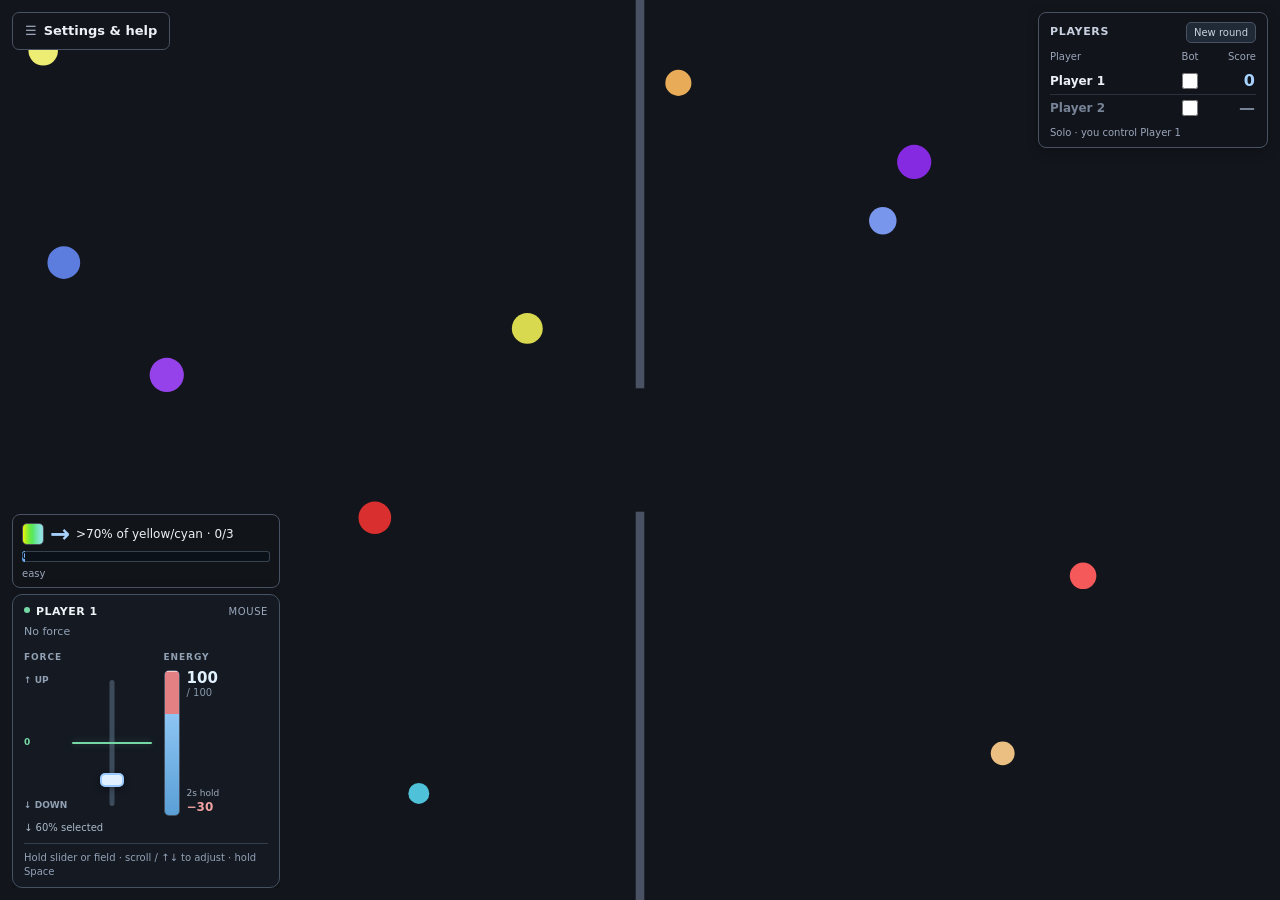
==== index.html @ 64fab9ae "settings help: name the two bot characters Co-authored-by: arena-agent <297053741+arena-agent@users." ====
<!DOCTYPE html>
<html lang="en">
<head>
<meta charset="utf-8">
<meta name="viewport" content="width=device-width, initial-scale=1">
<title>Entropy Balls Hole</title>
<link rel="stylesheet" href="game.css">
</head>
<body>
<div id="app">
	<canvas id="canv"></canvas>
</div>
<div class="player-hud">
	<section class="score-panel" aria-label="Players">
		<div class="score-header">
			<h2>Players</h2>
			<button id="score-restart" class="score-restart" type="button" title="Reset scores and restart the field">New round</button>
		</div>
		<table id="score-table" class="score-table" aria-label="Completed quests and bot controls">
			<thead><tr><th scope="col">Player</th><th scope="col">Bot</th><th scope="col">Score</th></tr></thead>
			<tbody id="score-rows"></tbody>
		</table>
		<div id="score-mode" class="score-mode" aria-live="polite"></div>
	</section>
	<ul id="task-list" class="quest-list" aria-live="polite"></ul>
</div>
<div class="preview-overlays">
	<div id="quest-goal" class="quest-goal" hidden aria-live="polite"></div>
	<aside id="quest-panel" class="quest-panel" hidden aria-live="polite">
		<div class="quest-panel-swatch"></div>
		<div class="quest-panel-title" data-field="title"></div>
		<div class="quest-panel-detail" data-field="detail"></div>
		<div class="quest-panel-dots" data-field="dots"></div>
	</aside>
</div>
<div id="force-panels" class="force-panels" aria-label="Player force controls"></div>
<div id="drawer-backdrop" class="drawer-backdrop" hidden></div>
<details id="settings-panel" class="draw-options" aria-label="Settings">
	<summary id="drawer-toggle">Settings &amp; help</summary>
	<div class="drawer-content">
		<section class="game-status" aria-label="Game status and controls">
			<p id="game-status-state" role="status" aria-live="polite"></p>
			<div class="game-status-controls">
				<p id="game-status-player-0"><strong>Player 1: </strong><span id="game-status-control-0"></span></p>
				<p id="game-status-player-1" hidden><strong>Player 2: </strong><span id="game-status-control-1"></span></p>
			</div>
		</section>
		<fieldset>
			<legend>Game settings</legend>
			<p class="settings-intro">Sizes and speeds are shares of the field, so a small screen plays like a large one.</p>
			<div class="draw-options-group">
				<span class="draw-options-heading">Wall cues · before hit</span>
				<label><input id="draw-predicted-position" type="checkbox" checked> Predicted position</label>
				<label><input id="draw-trajectory-lines" type="checkbox" checked> Trajectory lines</label>
			</div>
			<div class="draw-options-group">
				<span class="draw-options-heading">Wall cues · after hit</span>
				<label><input id="draw-slow-fade-hit-spot" type="checkbox"> Slow fade hit spot</label>
			</div>
			<div class="draw-options-group">
				<span class="draw-options-heading">Hole</span>
				<label class="settings-range-label" for="settings-hole-size"><span>Hole size</span><output id="settings-hole-size-value" for="settings-hole-size">11.5 %</output></label>
				<input id="settings-hole-size" type="range" min="60" max="240" step="1" value="115">
				<label class="settings-range-label" for="settings-hole-speed"><span>Max hole speed</span><output id="settings-hole-speed-value" for="settings-hole-speed">71 %/s</output></label>
				<input id="settings-hole-speed" type="range" min="200" max="1400" step="10" value="710">
				<label><input id="settings-friction" type="checkbox"> Friction force</label>
				<span class="settings-note">Faster movement meets more resistance.</span>
			</div>
			<div class="draw-options-group">
				<span class="draw-options-heading">Energy</span>
				<label class="settings-range-label" for="settings-energy-cost"><span>Spend per second</span><output id="settings-energy-cost-value" for="settings-energy-cost">25/s</output></label>
				<input id="settings-energy-cost" type="range" min="5" max="80" step="1" value="25">
				<label class="settings-range-label" for="settings-energy-store"><span>Storage</span><output id="settings-energy-store-value" for="settings-energy-store">100</output></label>
				<input id="settings-energy-store" type="range" min="25" max="300" step="5" value="100">
				<span class="settings-note">Recharge is a tenth of the storage per second.</span>
			</div>
			<div class="draw-options-group">
				<span class="draw-options-heading">Balls</span>
				<label class="settings-range-label" for="settings-balls"><span>Ball count limit</span><output id="settings-balls-value" for="settings-balls">24</output></label>
				<input id="settings-balls" type="range" min="6" max="36" step="1" value="24">
				<label class="settings-range-label" for="settings-ball-speed"><span>Average ball speed</span><output id="settings-ball-speed-value" for="settings-ball-speed">18 %/s</output></label>
				<input id="settings-ball-speed" type="range" min="50" max="350" step="5" value="180">
				<label class="settings-range-label" for="settings-ball-size"><span>Ball size</span><output id="settings-ball-size-value" for="settings-ball-size">1.4 %</output></label>
				<input id="settings-ball-size" type="range" min="6" max="26" step="1" value="14">
				<label><input id="settings-ball-varied" type="checkbox" checked> Random sizes</label>
				<label><input id="settings-collisions" type="checkbox" checked> Ball collisions</label>
				<span class="settings-note">Changes apply to the live field. New balls arrive gradually.</span>
			</div>
			<div class="draw-options-group">
				<span class="draw-options-heading">Second player</span>
				<label><input id="settings-humans" type="checkbox"> Enable player 2</label>
				<span class="settings-note">Use the Bot checkboxes in the player table to automate either player. Each bot draws a character: Profit plays for its own completions, Denier closes the crossings the opponent needs. Two humans: Player 1 uses mouse, touch and wheel; Player 2 uses ↑↓ and holds →.</span>
			</div>
			<div class="draw-options-group settings-url" id="settings-url-wrap" hidden>
				<label for="settings-url">Copy settings URL</label>
				<input id="settings-url" type="text" readonly>
			</div>
			<div class="draw-options-group preview-mode" id="preview-mode">
				<span class="draw-options-heading">Quest target color</span>
				<label><input type="radio" name="preview-mode" value="mean"> A ball of the average color</label>
				<label><input type="radio" name="preview-mode" value="range"> A few balls across the range</label>
				<label><input type="radio" name="preview-mode" value="smooth" checked> A smooth palette rectangle</label>
			</div>
		</fieldset>
	</div>
</details>
<script src="color.js"></script>
<script src="simulation.js"></script>
<script src="canvas.js"></script>
<script src="players.js"></script>
<script src="force.js"></script>
<script src="bot.js"></script>
<script src="input.js"></script>
<script src="forcepanel.js"></script>
<script src="settings.js"></script>
<script src="tasks.js"></script>
<script src="taskcost.js"></script>
<script src="scoreboard.js"></script>
<script src="quest.js"></script>
<script src="goalview.js"></script>
<script src="preview.js"></script>
<script src="status.js"></script>
<script src="drawer.js"></script>
<script src="main.js"></script>
</body>
</html>
---- game.css ----
/* owns: game field and HUD presentation
   edit for: drawer, player columns, score, quests and control styles */

html, body { margin: 0; height: 100%; overflow: hidden; background: #12151b; }
#app { position: fixed; inset: 0; }
.game-status { padding: 12px; color: #c9d1e0; font: 12px/1.4 system-ui, sans-serif; }
.game-status p { margin: 0; }
.game-status-controls { display: grid; gap: 7px; margin-top: 8px; }
.game-status strong { color: #edf0f6; }
/* the field is the screen: no frame, no gutter, and the divider is the only drawn boundary */
canvas { display: block; width: 100%; height: 100%; touch-action: none; }
.draw-options {
	position: fixed;
	top: 12px;
	left: 12px;
	z-index: 4;
	width: min(280px, calc(100vw - 24px));
	color: #edf0f6;
	font: 13px/1.35 system-ui, sans-serif;
}
.draw-options summary {
	width: fit-content;
	padding: 9px 12px;
	border: 1px solid #495263;
	border-radius: 7px;
	background: #12151b;
	font-weight: 600;
	list-style: none;
	cursor: pointer;
}
.draw-options summary::-webkit-details-marker { display: none; }
.draw-options summary::before { content: '☰'; margin-right: 7px; color: #9ba6ba; }
.draw-options[open] summary::before { content: '×'; }
.draw-options summary:focus-visible { outline: 2px solid #83b8ff; outline-offset: 2px; }
.drawer-content {
	max-height: calc(100dvh - 76px);
	overflow-y: auto;
	overscroll-behavior: contain;
	margin-top: 6px;
	border: 1px solid #495263;
	border-radius: 8px;
	background: #12151b;
	box-shadow: 0 3px 12px rgba(0, 0, 0, 0.25);
}
.drawer-backdrop { position: fixed; inset: 0; z-index: 3; background: rgba(0, 0, 0, 0.4); }
.drawer-backdrop[hidden] { display: none; }
.draw-options fieldset { min-width: 0; margin: 0; padding: 8px 12px 12px; border: 0; }
.draw-options legend { padding: 0 4px; color: #c9d1e0; }
.draw-options-group { display: grid; gap: 6px; }
.draw-options-group + .draw-options-group {
	margin-top: 9px;
	padding-top: 8px;
	border-top: 1px solid rgba(73, 82, 99, 0.75);
}
.draw-options-heading {
	color: #9ba6ba;
	font-size: 11px;
	font-weight: 600;
	letter-spacing: 0.05em;
	text-transform: uppercase;
}
.draw-options label { display: flex; align-items: center; gap: 7px; cursor: pointer; }
.draw-options input { margin: 0; accent-color: #83b8ff; }
.preview-mode { margin-top: 9px; }
.preview-mode label {
	grid-template-columns: 16px 1fr 34px;
	align-items: center;
}
/* one target, three shapes: an option must look like what it draws, not like a styled swatch */
.target {
	display: inline-flex;
	align-items: center;
	justify-content: center;
	gap: 1px;
	box-sizing: border-box;
	overflow: hidden;
	flex: none;
}
.target i {
	display: block;
	flex: none;
	border-radius: 50%;
	box-shadow: inset 0 0 0 1px rgba(0, 0, 0, 0.28);
}
.target-smooth i { width: 100%; height: 100%; border-radius: 0; box-shadow: none; }
.target-empty { background: transparent; }
.preview-mode .preview-sample {
	width: 34px;
	height: 22px;
	border-radius: 4px;
	border: 1px solid rgba(237, 240, 246, 0.25);
}
.preview-mode .target-mean i { width: 16px; height: 16px; }
.preview-mode .target-range i { width: 5px; height: 5px; }
.player-hud {
	position: fixed;
	top: 12px;
	right: 12px;
	z-index: 1;
	width: 230px;
	color: #edf0f6;
	font: 13px/1.35 system-ui, sans-serif;
}
.score-panel {
	padding: 9px 11px 8px;
	border: 1px solid #495263;
	border-radius: 8px;
	background: rgba(18, 21, 27, 0.94);
	box-shadow: 0 3px 12px rgba(0, 0, 0, 0.25);
}
.score-header { display: flex; align-items: center; justify-content: space-between; gap: 8px; }
.score-header h2 { margin: 0; color: #c9d1e0; font-size: 11px; letter-spacing: 0.06em; text-transform: uppercase; }
.score-restart {
	padding: 3px 7px;
	border: 1px solid #495263;
	border-radius: 5px;
	background: #202936;
	color: #c9d1e0;
	font: 10px/1.3 system-ui, sans-serif;
	cursor: pointer;
}
.score-restart:hover { border-color: #83b8ff; color: #edf0f6; }
.score-restart:focus-visible, .score-bot:focus-visible { outline: 2px solid #83b8ff; outline-offset: 2px; }
.score-table { width: 100%; margin-top: 5px; border-collapse: collapse; font-size: 12px; }
.score-table thead th { padding: 2px 0 4px; color: #9ba6ba; font-size: 10px; font-weight: 500; }
.score-table th:first-child { text-align: left; }
.score-table th:nth-child(2), .score-table td:nth-child(2) { width: 38px; text-align: center; }
.score-table th:last-child, .score-table td:last-child { width: 44px; text-align: right; }
.score-row th { padding: 5px 0; font-weight: 600; }
.score-row + .score-row { border-top: 1px solid rgba(73, 82, 99, 0.45); }
.score-row[data-active="false"] th, .score-row[data-active="false"] .score-value { color: #778397; }
.score-bot { width: 16px; height: 16px; margin: 0; vertical-align: middle; accent-color: #83b8ff; cursor: pointer; }
.score-value { color: #a8d3ff; font-size: 16px; font-weight: 700; font-variant-numeric: tabular-nums; }
.score-mode { margin-top: 5px; color: #9ba6ba; font-size: 10px; }
/* a bot's character sits beside the name in both places that name a player, so the icon and its tint
   are the same badge in the score table and the force column */
.char-badge {
	display: inline-flex;
	align-items: center;
	gap: 3px;
	padding: 0 6px;
	border: 1px solid currentColor;
	border-radius: 999px;
	color: #9ba6ba;
	font-size: 10px;
	font-weight: 600;
	line-height: 1.6;
	letter-spacing: 0.02em;
	white-space: nowrap;
}
.char-badge[hidden] { display: none; }
.char-badge[data-char="profit"] { color: #f0c05a; }
.char-badge[data-char="denier"] { color: #ef8074; }
.score-row .char-badge { margin-left: 5px; padding: 0 4px; vertical-align: middle; }
.quest-list {
	margin: 8px 0 0;
	padding: 0;
	list-style: none;
}
/* cards live in their player's column; this list is only the mount point before that column exists */
.quest-list:empty { display: none; }
.quest {
	display: grid;
	gap: 5px;
	box-sizing: border-box;
	padding: 7px 9px 6px;
	border: 1px solid #495263;
	border-radius: 8px;
	background: rgba(18, 21, 27, 0.92);
	box-shadow: 0 3px 12px rgba(0, 0, 0, 0.25);
	cursor: pointer;
	touch-action: none;
	user-select: none;
}
.quest-head { display: grid; grid-template-columns: 22px 20px minmax(0, 1fr); gap: 6px; align-items: center; }
.quest-arrow { color: #a8d3ff; font: 700 24px/1 system-ui, sans-serif; text-align: center; }
.quest + .quest { margin-top: 6px; }
.quest:focus-visible { outline: 2px solid #83b8ff; outline-offset: 2px; }
.quest[hidden] { display: none; }
.quest:active { border-color: #83b8ff; }
.quest-swatch {
	width: 22px;
	height: 22px;
	border-radius: 5px;
	border: 1px solid rgba(237, 240, 246, 0.25);
}
.quest-swatch.target-mean i { width: 16px; height: 16px; }
.quest-swatch.target-range i { width: 4px; height: 4px; }
.quest-text { min-width: 0; white-space: nowrap; overflow: hidden; text-overflow: ellipsis; font-variant-numeric: tabular-nums; }
.quest-bar {
	position: relative;
	display: block;
	height: 11px;
	overflow: hidden;
	border-radius: 3px;
	background: #0b1119;
	box-shadow: inset 0 0 0 1px #37424f;
}
.quest-bar-fill {
	display: block;
	box-sizing: border-box;
	width: 0;
	height: 100%;
	background: linear-gradient(90deg, #4f8fce, #83b8ff);
	color: #0b1119;
	font: 700 8px/11px system-ui, sans-serif;
	font-style: normal;
	text-align: right;
	padding-right: 3px;
	font-variant-numeric: tabular-nums;
	white-space: nowrap;
	overflow: hidden;
	transition: width 0.18s linear;
}
.quest[data-done="true"] .quest-bar-fill { background: linear-gradient(90deg, #4faf7f, #75d9a6); }
.quest-meta { color: #9ba6ba; font-size: 10px; white-space: nowrap; overflow: hidden; text-overflow: ellipsis; }
.quest-panel {
	position: fixed;
	left: 50%;
	bottom: 64px;
	transform: translateX(-50%);
	z-index: 2;
	box-sizing: border-box;
	width: min(236px, calc(100vw - 24px));
	max-height: calc(100dvh - 140px);
	overflow-y: auto;
	padding: 10px 12px 12px;
	border: 1px solid #495263;
	border-radius: 8px;
	background: rgba(18, 21, 27, 0.96);
	color: #edf0f6;
	font: 13px/1.35 system-ui, sans-serif;
}
.quest-panel[hidden] { display: none; }
.quest-panel-swatch {
	display: flex;
	align-items: center;
	justify-content: center;
	gap: 2px;
	height: 54px;
	border-radius: 6px;
	border: 1px solid rgba(237, 240, 246, 0.25);
	overflow: hidden;
}
.quest-panel-swatch.target-mean i { width: 34px; height: 34px; }
.quest-panel-swatch.target-range i { width: 10px; height: 10px; }
.quest-panel-swatch.target-smooth i { width: 100%; height: 100%; border-radius: 0; box-shadow: none; }
.quest-goal {
	position: fixed;
	left: 50%;
	bottom: 12px;
	transform: translateX(-50%);
	z-index: 2;
	box-sizing: border-box;
	width: max-content;
	max-width: min(480px, calc(100vw - 24px));
	padding: 6px 10px;
	border: 1px solid #495263;
	border-radius: 8px;
	background: rgba(18, 21, 27, 0.92);
	box-shadow: 0 3px 12px rgba(0, 0, 0, 0.25);
	color: #edf0f6;
	font: 12px/1.35 system-ui, sans-serif;
}
.quest-goal[hidden] { display: none; }
.quest-panel-title { margin-top: 8px; font-weight: 600; }
.quest-panel-detail { margin-top: 3px; color: #9ba6ba; font-size: 11px; }
.quest-panel-dots { display: flex; flex-wrap: wrap; gap: 3px; margin-top: 7px; }
.quest-panel-dots i {
	width: 9px;
	height: 9px;
	border-radius: 50%;
	border: 1px solid rgba(237, 240, 246, 0.35);
}
.quest-panel-dots i.on { background: #83b8ff; border-color: #83b8ff; }
.force-panels {
	position: fixed;
	inset: 0;
	z-index: 1;
	pointer-events: none;
	color: #edf0f6;
	font: 12px/1.35 system-ui, sans-serif;
}
.force-pair {
	position: absolute;
	bottom: 12px;
	display: grid;
	gap: 6px;
	width: min(268px, calc((100vw - 64px) / 2));
	max-height: calc(100dvh - 190px);
	overflow-y: auto;
	overscroll-behavior: contain;
	pointer-events: auto;
}
.force-pair[data-player="0"] { left: 12px; }
.force-pair[data-player="1"] { right: 12px; }
.force-pair .quest { width: 100%; box-shadow: none; }
.force-pair .quest + .quest { margin-top: 0; }
.force-panel {
	box-sizing: border-box;
	flex: 0 0 auto;
	width: 100%;
	min-width: 0;
	padding: 10px 11px 9px;
	border: 1px solid #445263;
	border-radius: 10px;
	background: rgba(20, 26, 35, 0.96);
	box-shadow: 0 6px 20px rgba(0, 0, 0, 0.3);
}
.force-panel-header { display: flex; flex-wrap: wrap; align-items: center; justify-content: space-between; gap: 6px; }
.force-meta { display: inline-flex; align-items: center; gap: 6px; }
.force-player { color: #eef3f8; font-size: 11px; font-weight: 700; letter-spacing: 0.04em; text-transform: uppercase; }
.force-player::before {
	content: '';
	display: inline-block;
	width: 6px;
	height: 6px;
	margin: 0 6px 2px 0;
	border-radius: 50%;
	background: #75d9a6;
}
/* the marker carries the control channel, so two players read as two colours, not two identical cards */
.force-panel[data-channel="keys"] .force-player::before { background: #f3c567; }
.force-kind { color: #9caabd; font-size: 10px; text-transform: uppercase; letter-spacing: 0.06em; }
.force-status { margin-top: 5px; color: #93a3b7; font-size: 11px; font-variant-numeric: tabular-nums; }
.force-status[data-active="true"] { color: #a8d3ff; }
.force-panel-body { display: grid; grid-template-columns: minmax(76px, 1fr) minmax(57px, 0.8fr); gap: 9px; margin-top: 12px; }
.force-column-title { margin-bottom: 6px; color: #91a0b2; font-size: 9px; font-weight: 700; letter-spacing: 0.1em; text-transform: uppercase; }
.force-scale { display: flex; align-items: stretch; gap: 2px; height: 146px; }
.force-scale-labels {
	display: flex;
	flex: 0 0 35px;
	flex-direction: column;
	justify-content: space-between;
	box-sizing: border-box;
	padding: 4px 0;
	color: #91a0b2;
	font-size: 9px;
	font-weight: 700;
	white-space: nowrap;
}
.force-zero-label { color: #75d9a6; }
.force-slider-shell { position: relative; flex: 1; min-width: 32px; height: 100%; border-radius: 6px; }
.force-slider-shell:focus-within { outline: 2px solid #83b8ff; outline-offset: 2px; }
.force-slider-rail { position: absolute; inset: 10px 0; pointer-events: none; }
.force-slider-rail::before {
	content: '';
	position: absolute;
	top: 0;
	bottom: 0;
	left: 50%;
	width: 5px;
	transform: translateX(-50%);
	border-radius: 4px;
	background: #3c4a5a;
}
.force-slider-rail::after {
	content: '';
	position: absolute;
	top: 50%;
	left: 3px;
	right: 3px;
	height: 2px;
	transform: translateY(-50%);
	border-radius: 2px;
	background: #75d9a6;
	box-shadow: 0 0 7px rgba(117, 217, 166, 0.3);
}
.force-slider-thumb {
	position: absolute;
	left: 50%;
	z-index: 1;
	box-sizing: border-box;
	width: 24px;
	height: 14px;
	transform: translate(-50%, -50%);
	border: 2px solid #9acaff;
	border-radius: 5px;
	background: #e1f0ff;
	box-shadow: 0 2px 6px rgba(0, 0, 0, 0.4);
}
.force-slider {
	position: absolute;
	inset: 0;
	width: 100%;
	height: 100%;
	margin: 0;
	opacity: 0;
	writing-mode: vertical-lr;
	direction: ltr;
	touch-action: none;
	cursor: ns-resize;
}
.force-slider:disabled { cursor: default; }
/* a keyboard-owned slider still takes focus so its keys reach the window, but the pointer is player 1's */
.force-slider-keys { cursor: default; pointer-events: none; }
.force-selected { margin-top: 5px; color: #aab9c9; font-size: 10px; font-variant-numeric: tabular-nums; white-space: nowrap; }
.force-energy-body { display: flex; align-items: stretch; gap: 7px; height: 146px; }
.force-meter {
	position: relative;
	box-sizing: border-box;
	flex: 0 0 16px;
	height: 100%;
	overflow: hidden;
	border: 1px solid #445263;
	border-radius: 5px;
	background: #0b1119;
}
.force-meter-fill, .force-meter-use { position: absolute; right: 0; bottom: 0; left: 0; display: block; }
.force-meter-fill { background: linear-gradient(#a3d5ff, #599fd6); }
.force-meter-use { background: #e28083; box-shadow: inset 0 1px rgba(255, 222, 216, 0.8); }
.force-energy-numbers { display: flex; min-width: 0; flex-direction: column; align-items: flex-start; font-variant-numeric: tabular-nums; }
.force-energy-number { color: #e2f2ff; font-size: 15px; font-weight: 700; line-height: 1.1; }
.force-energy-capacity { color: #8697aa; font-size: 10px; }
.force-cost-label { margin-top: auto; color: #9eacbc; font-size: 9px; white-space: nowrap; }
.force-cost { color: #f0a1a1; font-size: 12px; font-weight: 700; }
.force-help { margin-top: 9px; padding-top: 7px; border-top: 1px solid #34404d; color: #93a3b7; font-size: 10px; line-height: 1.35; }
.settings-note { margin: -1px 0 0 20px; color: #9ba6ba; font-size: 11px; }
.settings-intro { margin: 0 0 8px; color: #9ba6ba; font-size: 11px; line-height: 1.35; }
.settings-range-label { justify-content: space-between; gap: 10px; }
.settings-range-label output { color: #a8d3ff; font-variant-numeric: tabular-nums; white-space: nowrap; }
.draw-options input[type="range"] { width: 100%; min-height: 20px; cursor: pointer; }
.settings-url { display: grid; gap: 4px; color: #9ba6ba; font-size: 11px; }
.settings-url[hidden] { display: none; }
.settings-url input { box-sizing: border-box; width: 100%; color: #edf0f6; background: #202936; border: 1px solid #495263; border-radius: 3px; }
.preview-overlays { display: contents; }
@media (min-width: 1400px) and (min-height: 650px) {
	body:has(#settings-panel[open]) .force-pair[data-player="0"] { left: 304px; }
}
@media (max-width: 700px) {
	.draw-options { top: 8px; left: 8px; font-size: 12px; }
	.draw-options summary { padding: 7px 9px; font-size: 11px; }
	.player-hud { top: 8px; right: 8px; width: 170px; font-size: 11px; }
	.score-panel { padding: 6px 9px; }
	.score-mode { font-size: 9px; }
	.force-pair { bottom: 8px; max-height: calc(100dvh - 182px); gap: 4px; }
	.force-pair[data-player="0"] { left: 8px; }
	.force-pair[data-player="1"] { right: 8px; }
	.force-panel { padding: 7px; font-size: 11px; }
	.force-panel-body { grid-template-columns: minmax(28px, 1fr) minmax(45px, 1fr); gap: 5px; }
	.force-scale-labels { display: none; }
	.force-slider-shell { min-width: 28px; }
	.force-energy-body { gap: 4px; }
	.force-meter { flex-basis: 13px; }
	.force-energy-number { font-size: 15px; }
	.force-selected { font-size: 9px; white-space: normal; }
	.force-player { font-size: 10px; letter-spacing: 0; }
	.force-kind { font-size: 9px; }
	.char-badge { padding: 0 4px; font-size: 9px; }
	.force-help { display: none; }
	.quest { padding: 6px; }
	.quest-text { white-space: normal; overflow-wrap: anywhere; }
	.quest-head { grid-template-columns: 18px 18px minmax(0, 1fr); gap: 4px; }
	.quest-swatch { width: 18px; height: 18px; }
	.quest-meta { font-size: 9px; }
}
@media (max-height: 600px) {
	.quest-meta { display: none; }
	.quest { padding: 5px 8px; gap: 3px; }
	.quest-swatch { width: 20px; height: 20px; }
	.quest-head { grid-template-columns: 20px 18px minmax(0, 1fr); }
	.quest-arrow { font-size: 21px; }
	.score-panel { padding: 6px 9px; }
	.score-table { margin-top: 2px; }
	.score-row th { padding: 3px 0; }
	.score-mode { margin-top: 3px; }
	.force-panel { padding-top: 7px; padding-bottom: 7px; }
	.force-status { margin-top: 2px; }
	.force-panel-body { margin-top: 5px; }
	.force-column-title { margin-bottom: 3px; }
	.force-scale, .force-energy-body { height: 72px; }
	.force-selected { margin-top: 3px; }
	.force-help {
		position: absolute;
		width: 1px;
		height: 1px;
		margin: -1px;
		padding: 0;
		overflow: hidden;
		border: 0;
		clip-path: inset(50%);
		white-space: nowrap;
	}
	.force-panel::after { content: attr(data-hint); display: block; margin-top: 3px; color: #93a3b7; font-size: 9px; }
}
@media (max-height: 450px) {
	.quest-bar { height: 9px; }
	.quest-head { grid-template-columns: 18px 16px minmax(0, 1fr); }
	.quest-arrow { font-size: 19px; }
}
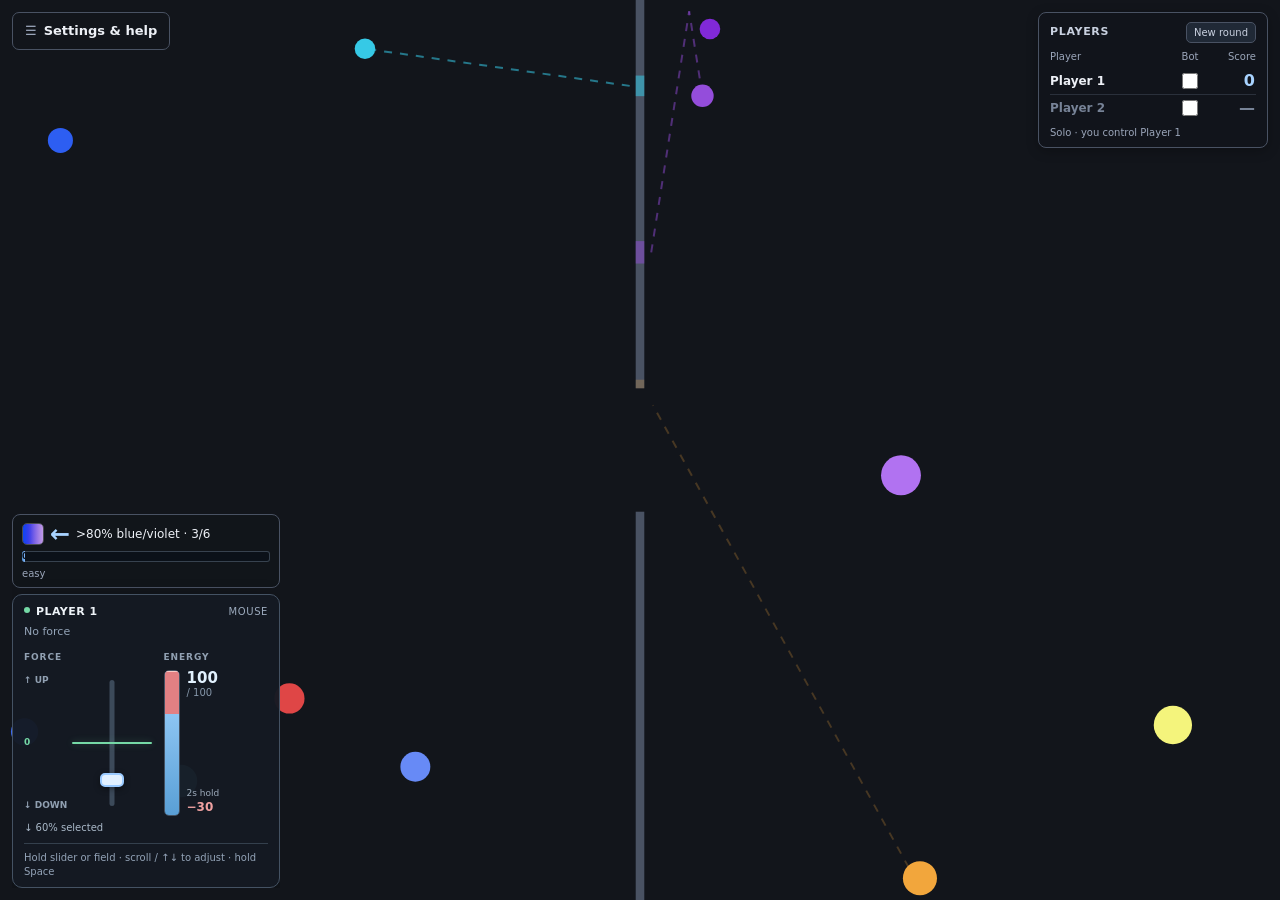
==== commit c89e14b2: "" ====
--- a/index.html
+++ b/index.html
@@ -52,6 +52,7 @@
 				<span class="draw-options-heading">Wall cues · before hit</span>
 				<label><input id="draw-predicted-position" type="checkbox" checked> Predicted position</label>
 				<label><input id="draw-trajectory-lines" type="checkbox" checked> Trajectory lines</label>
+				<span class="settings-note">A line through the hole is a ball that will pass. Lines brighten as the ball gets near: a long flight can still be knocked off course.</span>
 			</div>
 			<div class="draw-options-group">
 				<span class="draw-options-heading">Wall cues · after hit</span>
@@ -106,6 +107,7 @@
 </details>
 <script src="color.js"></script>
 <script src="simulation.js"></script>
+<script src="trajectory.js"></script>
 <script src="canvas.js"></script>
 <script src="players.js"></script>
 <script src="force.js"></script>
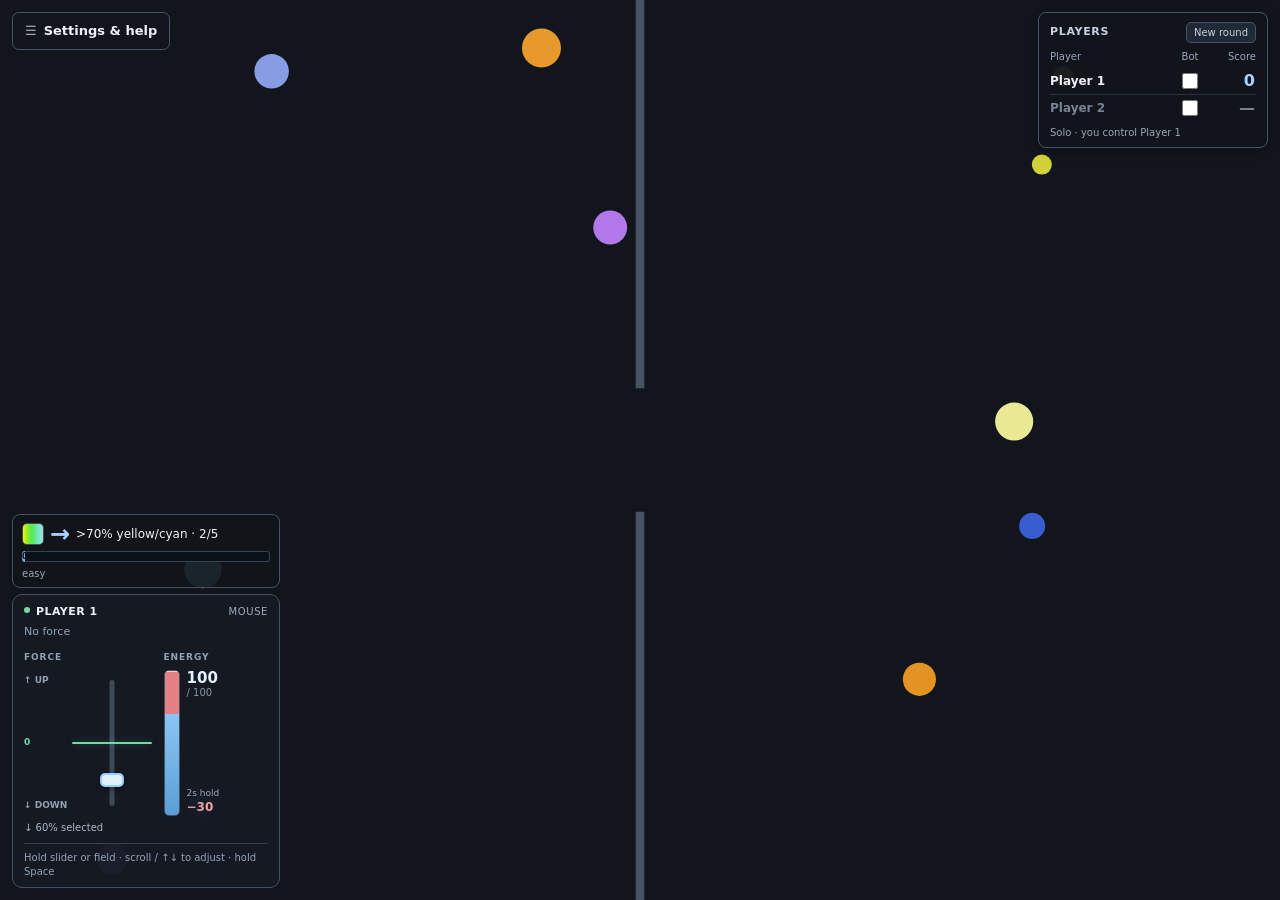
==== commit 9147b8fe: "" ====
--- a/index.html
+++ b/index.html
@@ -52,7 +52,9 @@
 				<span class="draw-options-heading">Wall cues · before hit</span>
 				<label><input id="draw-predicted-position" type="checkbox" checked> Predicted position</label>
 				<label><input id="draw-trajectory-lines" type="checkbox" checked> Trajectory lines</label>
-				<span class="settings-note">A line through the hole is a ball that will pass. Lines brighten as the ball gets near: a long flight can still be knocked off course.</span>
+				<label><input id="draw-pass-lines" type="checkbox"> Draw trajectories that cross hole</label>
+				<label><input id="draw-prototype-dash" type="checkbox" checked> Dash movement like prototype</label>
+				<span class="settings-note">Lines brighten as the ball gets near: a long flight can still be knocked off course. Dashes move with the ball like the prototype; uncheck to pin them to the field.</span>
 			</div>
 			<div class="draw-options-group">
 				<span class="draw-options-heading">Wall cues · after hit</span>
@@ -83,15 +85,18 @@
 				<input id="settings-ball-speed" type="range" min="50" max="350" step="5" value="180">
 				<label class="settings-range-label" for="settings-ball-size"><span>Ball size</span><output id="settings-ball-size-value" for="settings-ball-size">1.4 %</output></label>
 				<input id="settings-ball-size" type="range" min="6" max="26" step="1" value="14">
+				<label class="settings-range-label" for="settings-generation"><span>Ball generation at limit 24</span><output id="settings-generation-value" for="settings-generation">100/min</output></label>
+				<input id="settings-generation" type="range" min="0" max="300" step="5" value="100">
 				<label><input id="settings-ball-varied" type="checkbox" checked> Random sizes</label>
 				<label><input id="settings-collisions" type="checkbox" checked> Ball collisions</label>
-				<span class="settings-note">Changes apply to the live field. New balls arrive gradually.</span>
+				<span class="settings-note">Changes apply to the live field. Generation scales with the ball count limit.</span>
 			</div>
 			<div class="draw-options-group">
 				<span class="draw-options-heading">Second player</span>
 				<label><input id="settings-humans" type="checkbox"> Enable player 2</label>
 				<span class="settings-note">Use the Bot checkboxes in the player table to automate either player. Each bot draws a character: Profit plays for its own completions, Denier closes the crossings the opponent needs. Two humans: Player 1 uses mouse, touch and wheel; Player 2 uses ↑↓ and holds →.</span>
 			</div>
+			<button id="settings-copy-link" type="button">Copy settings link</button>
 			<div class="draw-options-group settings-url" id="settings-url-wrap" hidden>
 				<label for="settings-url">Copy settings URL</label>
 				<input id="settings-url" type="text" readonly>
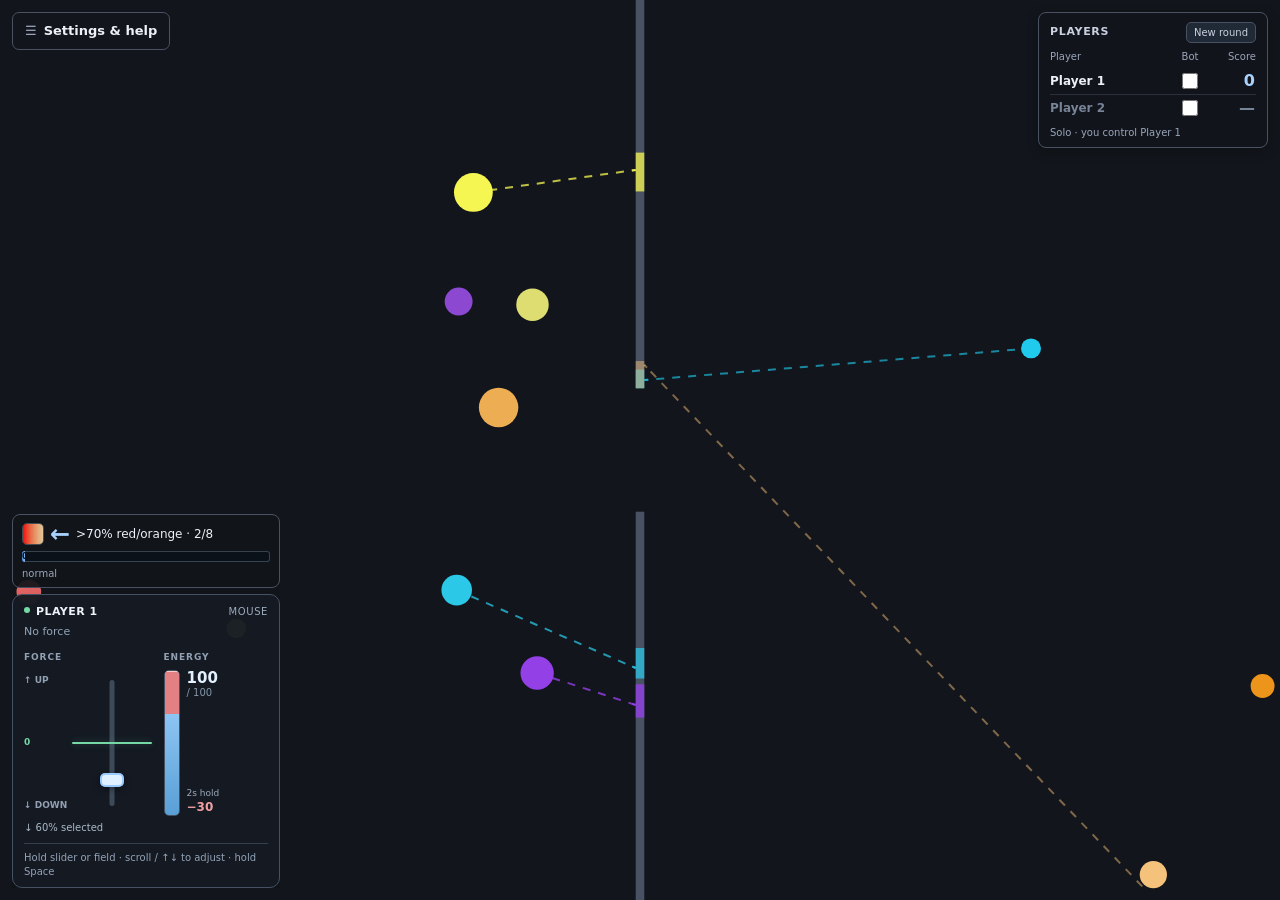
==== commit e5ac119b: "plan game modes" ====
--- a/index.html
+++ b/index.html
@@ -116,6 +116,7 @@
 <script src="canvas.js"></script>
 <script src="players.js"></script>
 <script src="force.js"></script>
+<script src="bot-policy.js"></script>
 <script src="bot.js"></script>
 <script src="input.js"></script>
 <script src="forcepanel.js"></script>
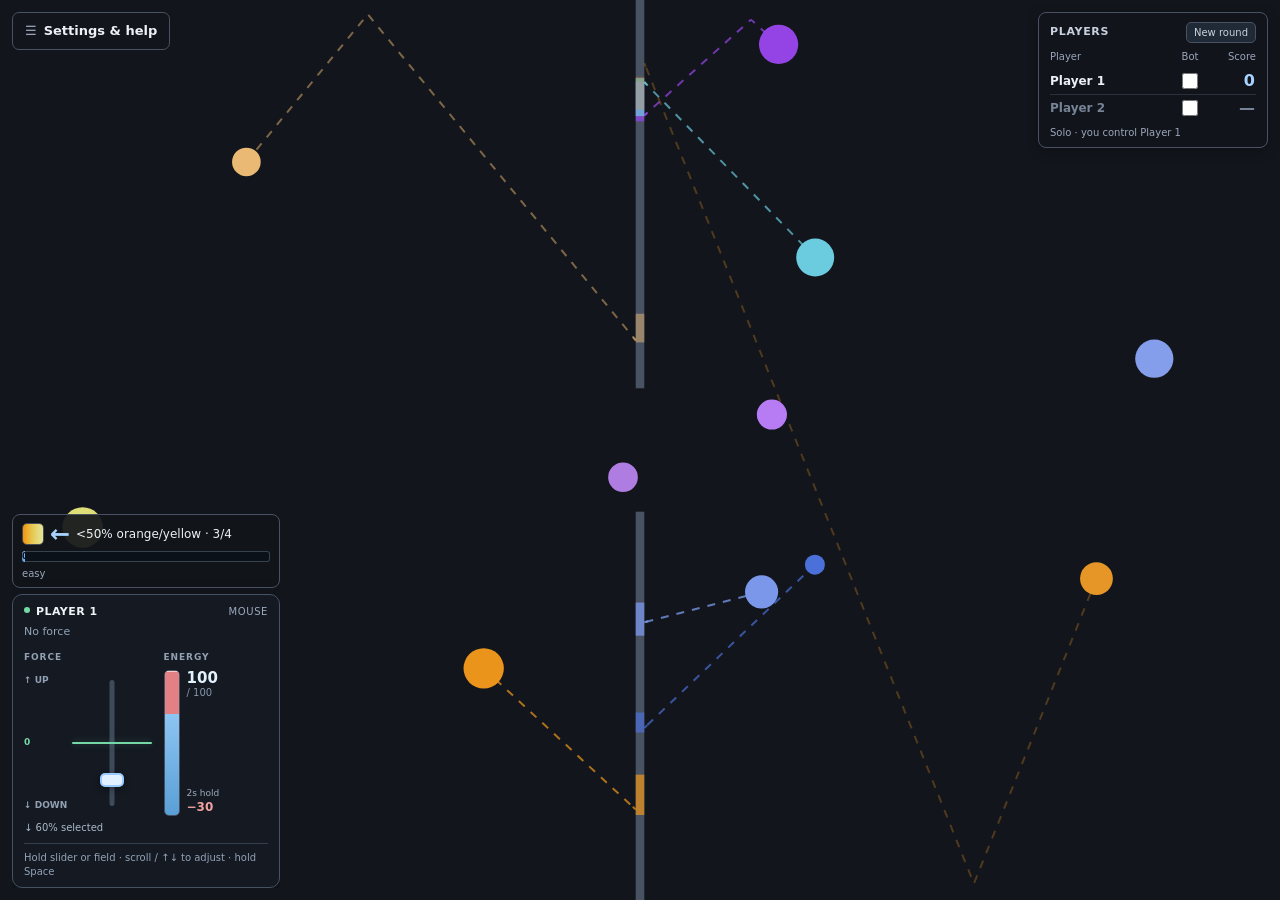
==== commit f2987a6f: "Implement URL-selectable territory and ball-gun modes with middle-mouse aim Co-authored-by: arena-ag" ====
--- a/index.html
+++ b/index.html
@@ -22,6 +22,18 @@
 		</table>
 		<div id="score-mode" class="score-mode" aria-live="polite"></div>
 	</section>
+	<section id="territory-hud" class="mode-hud" hidden aria-label="Territory score">
+		<h2>Territory</h2>
+		<div class="mode-hud-row"><span class="mode-hud-name mode-red">P1 red</span><span id="territory-share-0">0 % wall</span><span id="territory-balls-0">0 balls</span></div>
+		<div class="mode-hud-row"><span class="mode-hud-name mode-blue">P2 blue</span><span id="territory-share-1">0 % wall</span><span id="territory-balls-1">0 balls</span></div>
+		<p class="mode-hud-note">Grow your color on the wall. Only neutral balls can be pulled or pushed.</p>
+	</section>
+	<section id="gun-hud" class="mode-hud" hidden aria-label="Ball gun state">
+		<h2>Ball gun</h2>
+		<div class="mode-hud-row"><span>Target</span><span id="gun-target">no ball</span></div>
+		<div class="mode-hud-row"><span>Push</span><span id="gun-push">0 ‰/s push</span></div>
+		<p id="gun-state" class="mode-hud-note">middle hold pulls · left click pushes</p>
+	</section>
 	<ul id="task-list" class="quest-list" aria-live="polite"></ul>
 </div>
 <div class="preview-overlays">
@@ -40,6 +52,7 @@
 	<div class="drawer-content">
 		<section class="game-status" aria-label="Game status and controls">
 			<p id="game-status-state" role="status" aria-live="polite"></p>
+			<p id="mode-help" class="mode-help" hidden aria-live="polite"></p>
 			<div class="game-status-controls">
 				<p id="game-status-player-0"><strong>Player 1: </strong><span id="game-status-control-0"></span></p>
 				<p id="game-status-player-1" hidden><strong>Player 2: </strong><span id="game-status-control-1"></span></p>
@@ -48,6 +61,17 @@
 		<fieldset>
 			<legend>Game settings</legend>
 			<p class="settings-intro">Sizes and speeds are shares of the field, so a small screen plays like a large one.</p>
+			<div class="draw-options-group">
+				<span class="draw-options-heading">Game mode</span>
+				<label class="settings-range-label" for="settings-mode"><span>Mode</span></label>
+				<select id="settings-mode">
+					<option value="standard">Standard · aperture sorting</option>
+					<option value="territory">Territory · colored wall</option>
+					<option value="ball-gun">Ball gun · pull and push</option>
+				</select>
+				<label><input id="settings-rooms" type="checkbox"> Colored rooms (recolor balls)</label>
+				<span class="settings-note">Rooms are on by default in territory mode. Middle mouse hold pulls, left click pushes; on touch hold pulls and tap pushes. The right mouse button is not used.</span>
+			</div>
 			<div class="draw-options-group">
 				<span class="draw-options-heading">Wall cues · before hit</span>
 				<label><input id="draw-predicted-position" type="checkbox" checked> Predicted position</label>
@@ -129,6 +153,12 @@
 <script src="preview.js"></script>
 <script src="status.js"></script>
 <script src="drawer.js"></script>
+<script src="modecolor.js"></script>
+<script src="territorypaint.js"></script>
+<script src="territory.js"></script>
+<script src="gun.js"></script>
+<script src="modeinput.js"></script>
+<script src="mode.js"></script>
 <script src="main.js"></script>
 </body>
 </html>
--- a/game.css
+++ b/game.css
@@ -488,3 +488,64 @@
 	.quest-head { grid-template-columns: 18px 16px minmax(0, 1fr); }
 	.quest-arrow { font-size: 19px; }
 }
+
+/* mode-owned HUD: shares the player column without changing the standard score table */
+.draw-options select {
+	width: 100%;
+	padding: 4px 6px;
+	border: 1px solid #495263;
+	border-radius: 5px;
+	background: #202936;
+	color: #edf0f6;
+	font: 11px/1.3 system-ui, sans-serif;
+	cursor: pointer;
+}
+.mode-help {
+	margin: 6px 0 0;
+	padding: 6px 8px;
+	border-left: 2px solid #83b8ff;
+	background: rgba(131, 184, 255, 0.08);
+	color: #c9d1e0;
+	font-size: 10px;
+	line-height: 1.45;
+}
+.mode-help[hidden] { display: none; }
+.mode-hud {
+	margin-top: 8px;
+	padding: 9px 11px 8px;
+	border: 1px solid #495263;
+	border-radius: 8px;
+	background: rgba(18, 21, 27, 0.94);
+	box-shadow: 0 3px 12px rgba(0, 0, 0, 0.25);
+}
+.mode-hud[hidden] { display: none; }
+.mode-hud h2 {
+	margin: 0 0 5px;
+	color: #c9d1e0;
+	font-size: 11px;
+	letter-spacing: 0.06em;
+	text-transform: uppercase;
+}
+.mode-hud-row {
+	display: grid;
+	grid-template-columns: minmax(0, 1fr) auto auto;
+	gap: 8px;
+	padding: 3px 0;
+	font-size: 11px;
+	font-variant-numeric: tabular-nums;
+}
+.mode-hud-row + .mode-hud-row { border-top: 1px solid rgba(73, 82, 99, 0.45); }
+.mode-hud-name { font-weight: 700; }
+.mode-red { color: #f05656; }
+.mode-blue { color: #5b7cff; }
+.mode-hud-note { margin: 6px 0 0; color: #9ba6ba; font-size: 10px; line-height: 1.4; }
+[data-mode="territory"] .quest-list,
+[data-mode="territory"] .force-panels,
+[data-mode="ball-gun"] .force-pair[data-player="0"] .force-panel { display: none; }
+[data-mode="ball-gun"] .score-panel,
+[data-mode="territory"] .score-panel { border-color: #5b6c86; }
+@media (max-width: 700px) {
+	.mode-hud { padding: 6px 9px; }
+	.mode-hud-row { gap: 5px; font-size: 10px; }
+	.mode-hud-note { font-size: 9px; }
+}
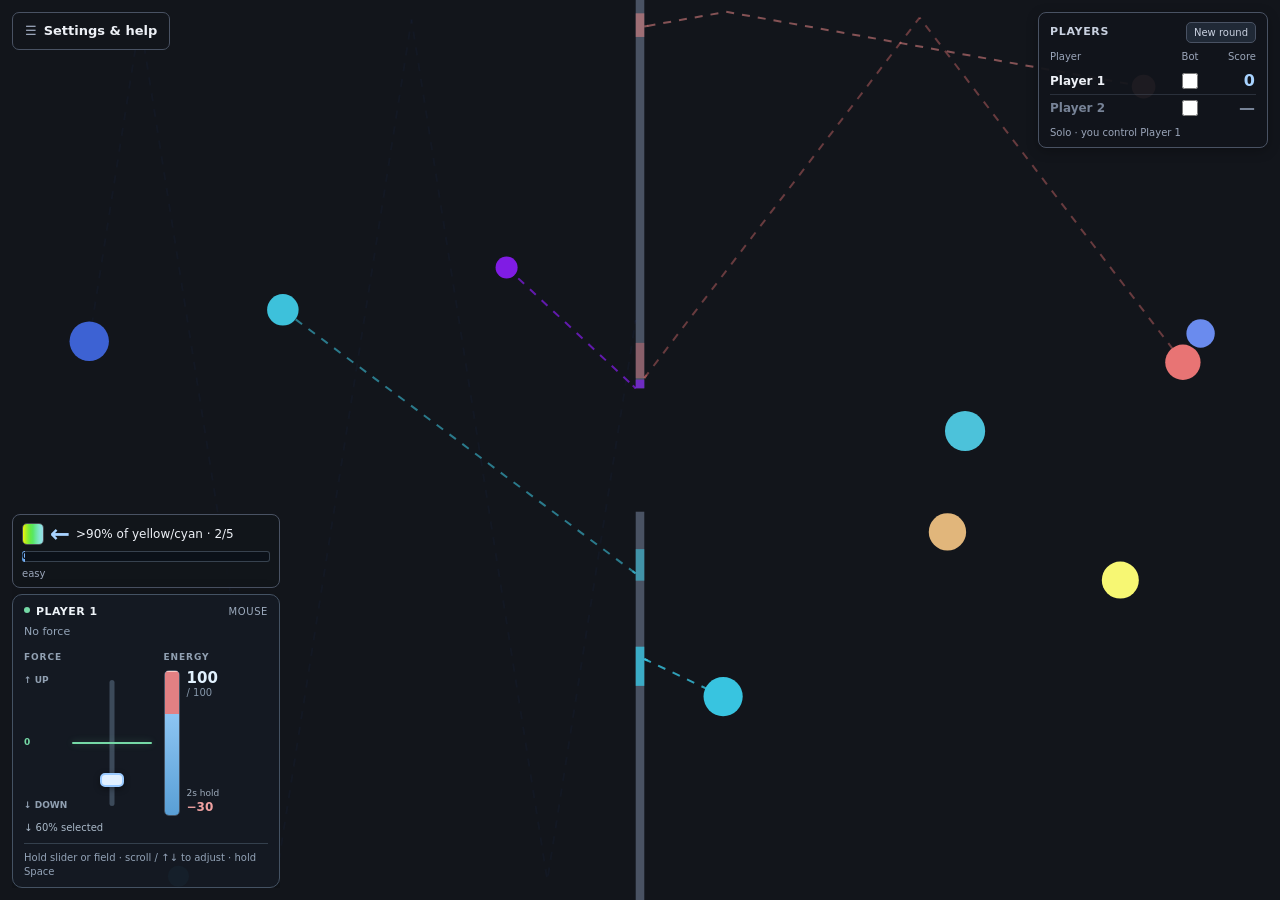
==== commit f35adb46: "" ====
--- a/index.html
+++ b/index.html
@@ -31,8 +31,9 @@
 	<section id="gun-hud" class="mode-hud" hidden aria-label="Ball gun state">
 		<h2>Ball gun</h2>
 		<div class="mode-hud-row"><span>Target</span><span id="gun-target">no ball</span></div>
-		<div class="mode-hud-row"><span>Push</span><span id="gun-push">0 ‰/s push</span></div>
-		<p id="gun-state" class="mode-hud-note">middle hold pulls · left click pushes</p>
+		<div class="mode-hud-row"><span>Stored</span><span id="gun-stored">0 / 3</span></div>
+		<div class="mode-hud-row"><span>Launch</span><span id="gun-push">0 ‰/s push</span></div>
+		<p id="gun-state" class="mode-hud-note">middle hold pulls a ball into the gun · left click launches</p>
 	</section>
 	<ul id="task-list" class="quest-list" aria-live="polite"></ul>
 </div>
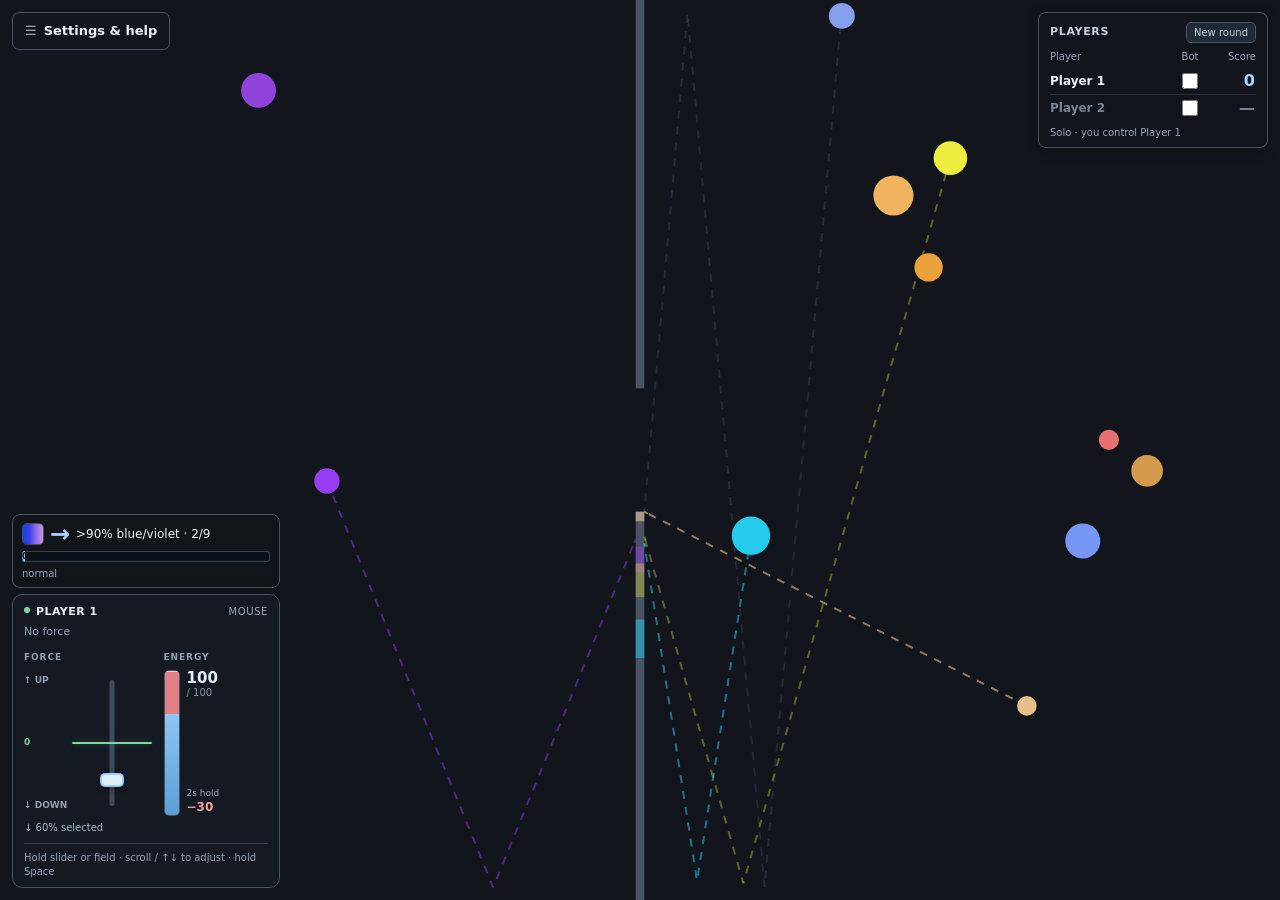
==== commit 4f28e670: "guns consume/store in both modes, wheel force/energy with HUD indicators, rooms with side-attached w" ====
--- a/index.html
+++ b/index.html
@@ -26,14 +26,19 @@
 		<h2>Territory</h2>
 		<div class="mode-hud-row"><span class="mode-hud-name mode-red">P1 red</span><span id="territory-share-0">0 % wall</span><span id="territory-balls-0">0 balls</span></div>
 		<div class="mode-hud-row"><span class="mode-hud-name mode-blue">P2 blue</span><span id="territory-share-1">0 % wall</span><span id="territory-balls-1">0 balls</span></div>
-		<p class="mode-hud-note">Grow your color on the wall. Only neutral balls can be pulled or pushed.</p>
+		<div class="mode-hud-row"><span>P1 gun</span><span id="territory-force-0">60% force</span><span id="territory-energy-0">100/100</span></div>
+		<div class="mode-hud-row"><span>P2 gun</span><span id="territory-force-1">60% force</span><span id="territory-energy-1">100/100</span></div>
+		<div class="mode-hud-row"><span>Stored</span><span id="territory-stored-0">0/3</span><span id="territory-stored-1">0/3</span></div>
+		<p class="mode-hud-note">Middle hold pulls neutral balls into the gun; left click launches. Wheel changes force; ,. and [] change per-gun force. Rooms with walls and holes tint balls.</p>
 	</section>
 	<section id="gun-hud" class="mode-hud" hidden aria-label="Ball gun state">
 		<h2>Ball gun</h2>
 		<div class="mode-hud-row"><span>Target</span><span id="gun-target">no ball</span></div>
 		<div class="mode-hud-row"><span>Stored</span><span id="gun-stored">0 / 3</span></div>
 		<div class="mode-hud-row"><span>Launch</span><span id="gun-push">0 ‰/s push</span></div>
-		<p id="gun-state" class="mode-hud-note">middle hold pulls a ball into the gun · left click launches</p>
+		<div class="mode-hud-row"><span>Force</span><span id="gun-force">60% force · wheel</span><span id="gun-energy">100/100 energy</span></div>
+		<div class="mode-hud-energy"><div id="gun-energy-bar" class="mode-hud-energy-fill"></div></div>
+		<p id="gun-state" class="mode-hud-note">middle hold pulls a ball into the gun · left click launches · wheel changes force</p>
 	</section>
 	<ul id="task-list" class="quest-list" aria-live="polite"></ul>
 </div>
@@ -156,6 +161,7 @@
 <script src="drawer.js"></script>
 <script src="modecolor.js"></script>
 <script src="territorypaint.js"></script>
+<script src="rooms.js"></script>
 <script src="territory.js"></script>
 <script src="gun.js"></script>
 <script src="modeinput.js"></script>
--- a/game.css
+++ b/game.css
@@ -539,9 +539,11 @@
 .mode-red { color: #f05656; }
 .mode-blue { color: #5b7cff; }
 .mode-hud-note { margin: 6px 0 0; color: #9ba6ba; font-size: 10px; line-height: 1.4; }
-[data-mode="territory"] .quest-list,
-[data-mode="territory"] .force-panels,
-[data-mode="ball-gun"] .force-pair[data-player="0"] .force-panel { display: none; }
+.mode-hud-energy { height: 6px; margin-top: 4px; border-radius: 3px; background: #0b1119; overflow: hidden; border: 1px solid #445263; }
+.mode-hud-energy-fill { height: 100%; width: 100%; background: linear-gradient(90deg, #a3d5ff, #599fd6); transition: width 0.15s linear; }
+[data-mode="territory"] .quest-list { display: none; }
+[data-mode="territory"] .force-panels { display: none; }
+[data-mode="ball-gun"] .force-pair[data-player="0"] .force-panel { opacity: 0.35; pointer-events: none; }
 [data-mode="ball-gun"] .score-panel,
 [data-mode="territory"] .score-panel { border-color: #5b6c86; }
 @media (max-width: 700px) {
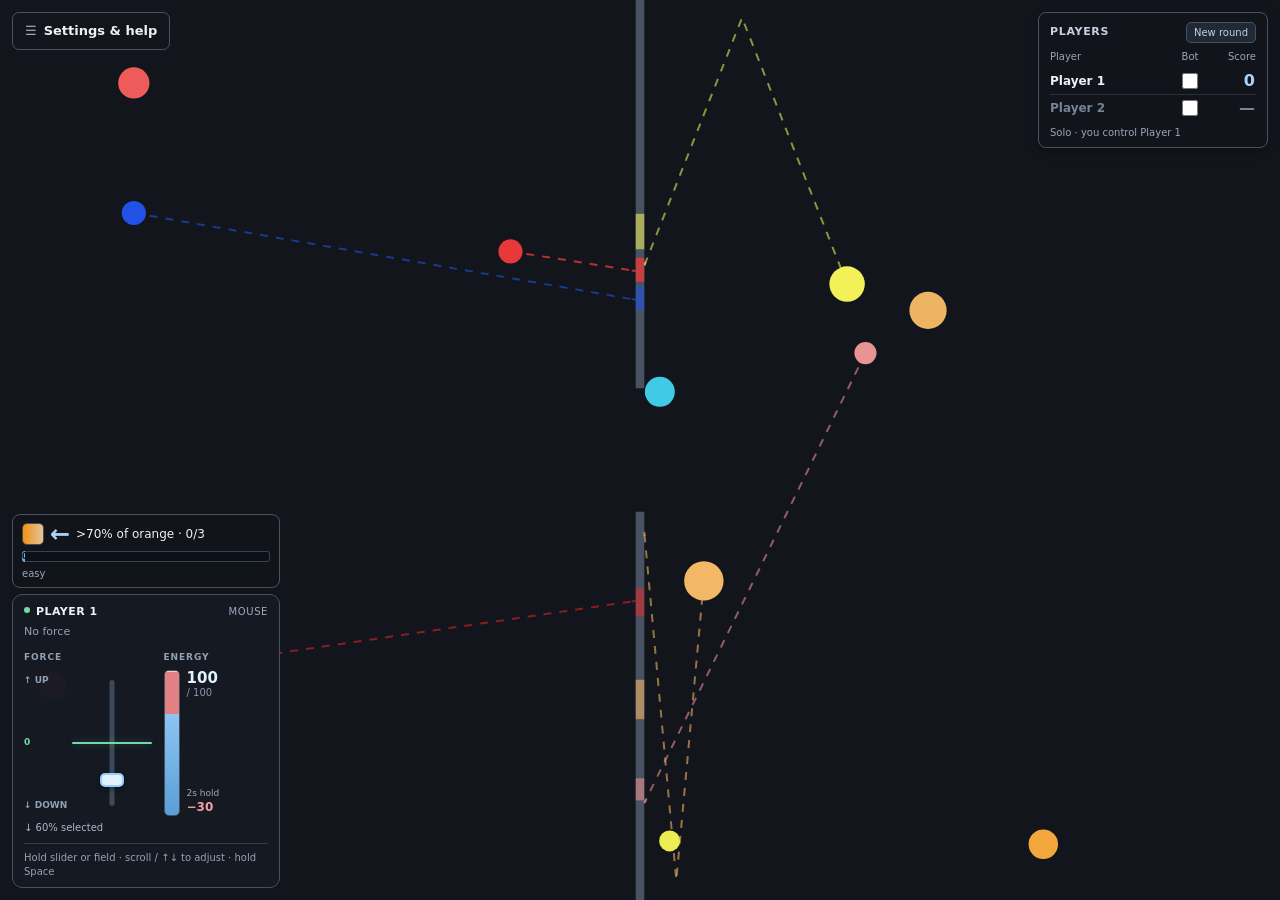
==== commit 9a9303b5: "" ====
--- a/index.html
+++ b/index.html
@@ -40,6 +40,15 @@
 		<div class="mode-hud-energy"><div id="gun-energy-bar" class="mode-hud-energy-fill"></div></div>
 		<p id="gun-state" class="mode-hud-note">middle hold pulls a ball into the gun · left click launches · wheel changes force</p>
 	</section>
+	<section id="plate-hud" class="mode-hud" hidden aria-label="Plate color state">
+		<h2>Plate color</h2>
+		<div class="mode-hud-row"><span>Plate</span><span id="plate-open">both doors shut</span></div>
+		<div class="mode-hud-row"><span class="mode-hud-name mode-red">P1 red</span><span id="plate-cap-0">0 captured</span><span id="plate-stored-0">0/3</span></div>
+		<div class="mode-hud-row"><span class="mode-hud-name mode-blue">P2 blue</span><span id="plate-cap-1">0 captured</span><span id="plate-stored-1">0/3</span></div>
+		<div class="mode-hud-row"><span>P1 gun</span><span id="plate-force-0">60% force</span><span id="plate-energy-0">100/100 energy</span></div>
+		<div class="mode-hud-row"><span>P2 gun</span><span id="plate-force-1">60% force</span><span id="plate-energy-1">100/100 energy</span></div>
+		<p class="mode-hud-note">Push plate left (slider or A/D) or right (←/→) to open your colorizer door. Colorized balls home into your gun; middle/Shift pulls neutral balls, left/Space launches.</p>
+	</section>
 	<ul id="task-list" class="quest-list" aria-live="polite"></ul>
 </div>
 <div class="preview-overlays">
@@ -74,6 +83,12 @@
 					<option value="standard">Standard · aperture sorting</option>
 					<option value="territory">Territory · colored wall</option>
 					<option value="ball-gun">Ball gun · pull and push</option>
+					<option value="plate-color">Plate color · dual guns &amp; rooms</option>
+				</select>
+				<label class="settings-range-label settings-plate-only" for="settings-layout"><span>Room layout</span></label>
+				<select id="settings-layout" class="settings-plate-only">
+					<option value="top">Top colorizer rooms</option>
+					<option value="bottom">Bottom colorizer rooms</option>
 				</select>
 				<label><input id="settings-rooms" type="checkbox"> Colored rooms (recolor balls)</label>
 				<span class="settings-note">Rooms are on by default in territory mode. Middle mouse hold pulls, left click pushes; on touch hold pulls and tap pushes. The right mouse button is not used.</span>
@@ -141,6 +156,7 @@
 	</div>
 </details>
 <script src="color.js"></script>
+<script src="simballs.js"></script>
 <script src="simulation.js"></script>
 <script src="trajectory.js"></script>
 <script src="canvas.js"></script>
@@ -162,9 +178,12 @@
 <script src="modecolor.js"></script>
 <script src="territorypaint.js"></script>
 <script src="rooms.js"></script>
+<script src="territoryview.js"></script>
 <script src="territory.js"></script>
 <script src="gun.js"></script>
 <script src="modeinput.js"></script>
+<script src="plateview.js"></script>
+<script src="plate.js"></script>
 <script src="mode.js"></script>
 <script src="main.js"></script>
 </body>
--- a/game.css
+++ b/game.css
@@ -545,7 +545,9 @@
 [data-mode="territory"] .force-panels { display: none; }
 [data-mode="ball-gun"] .force-pair[data-player="0"] .force-panel { opacity: 0.35; pointer-events: none; }
 [data-mode="ball-gun"] .score-panel,
-[data-mode="territory"] .score-panel { border-color: #5b6c86; }
+[data-mode="territory"] .score-panel,
+[data-mode="plate-color"] .score-panel { border-color: #5b6c86; }
+body:not([data-mode="plate-color"]) .settings-plate-only { display: none; }
 @media (max-width: 700px) {
 	.mode-hud { padding: 6px 9px; }
 	.mode-hud-row { gap: 5px; font-size: 10px; }
